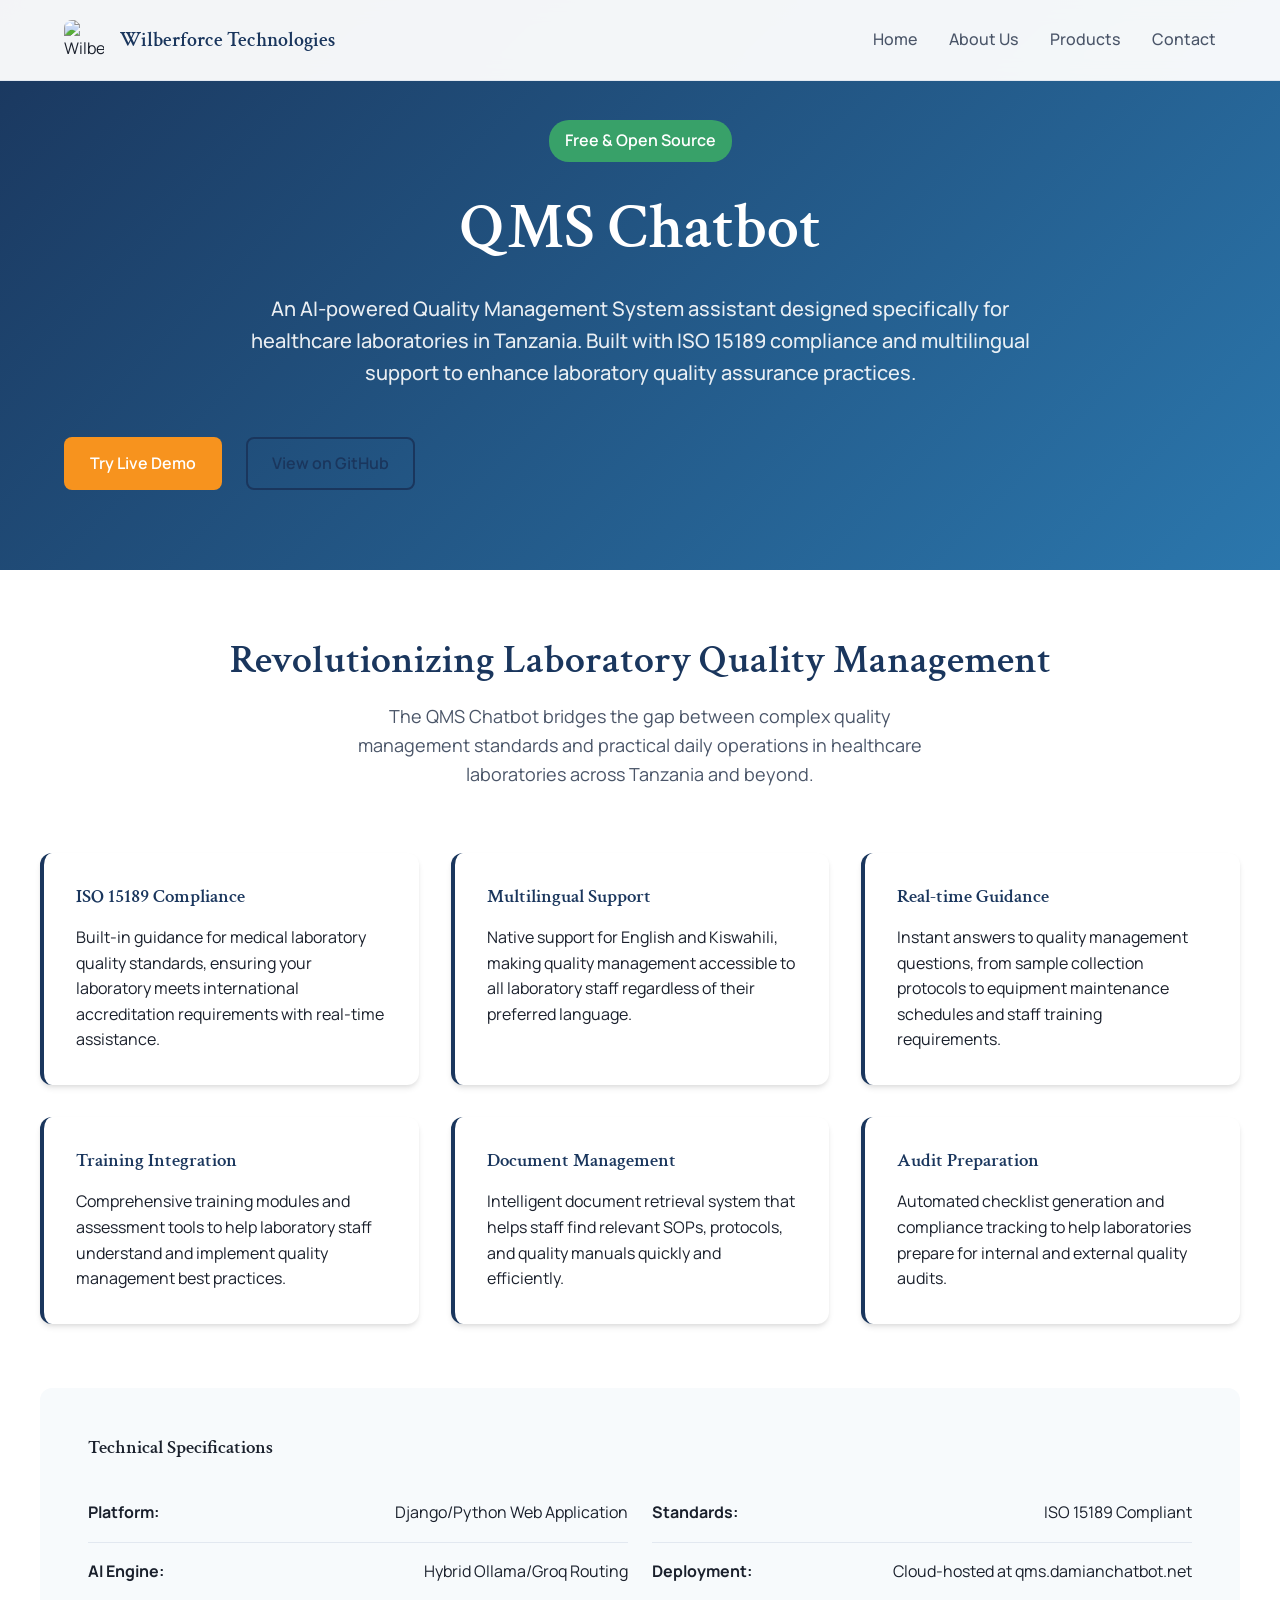
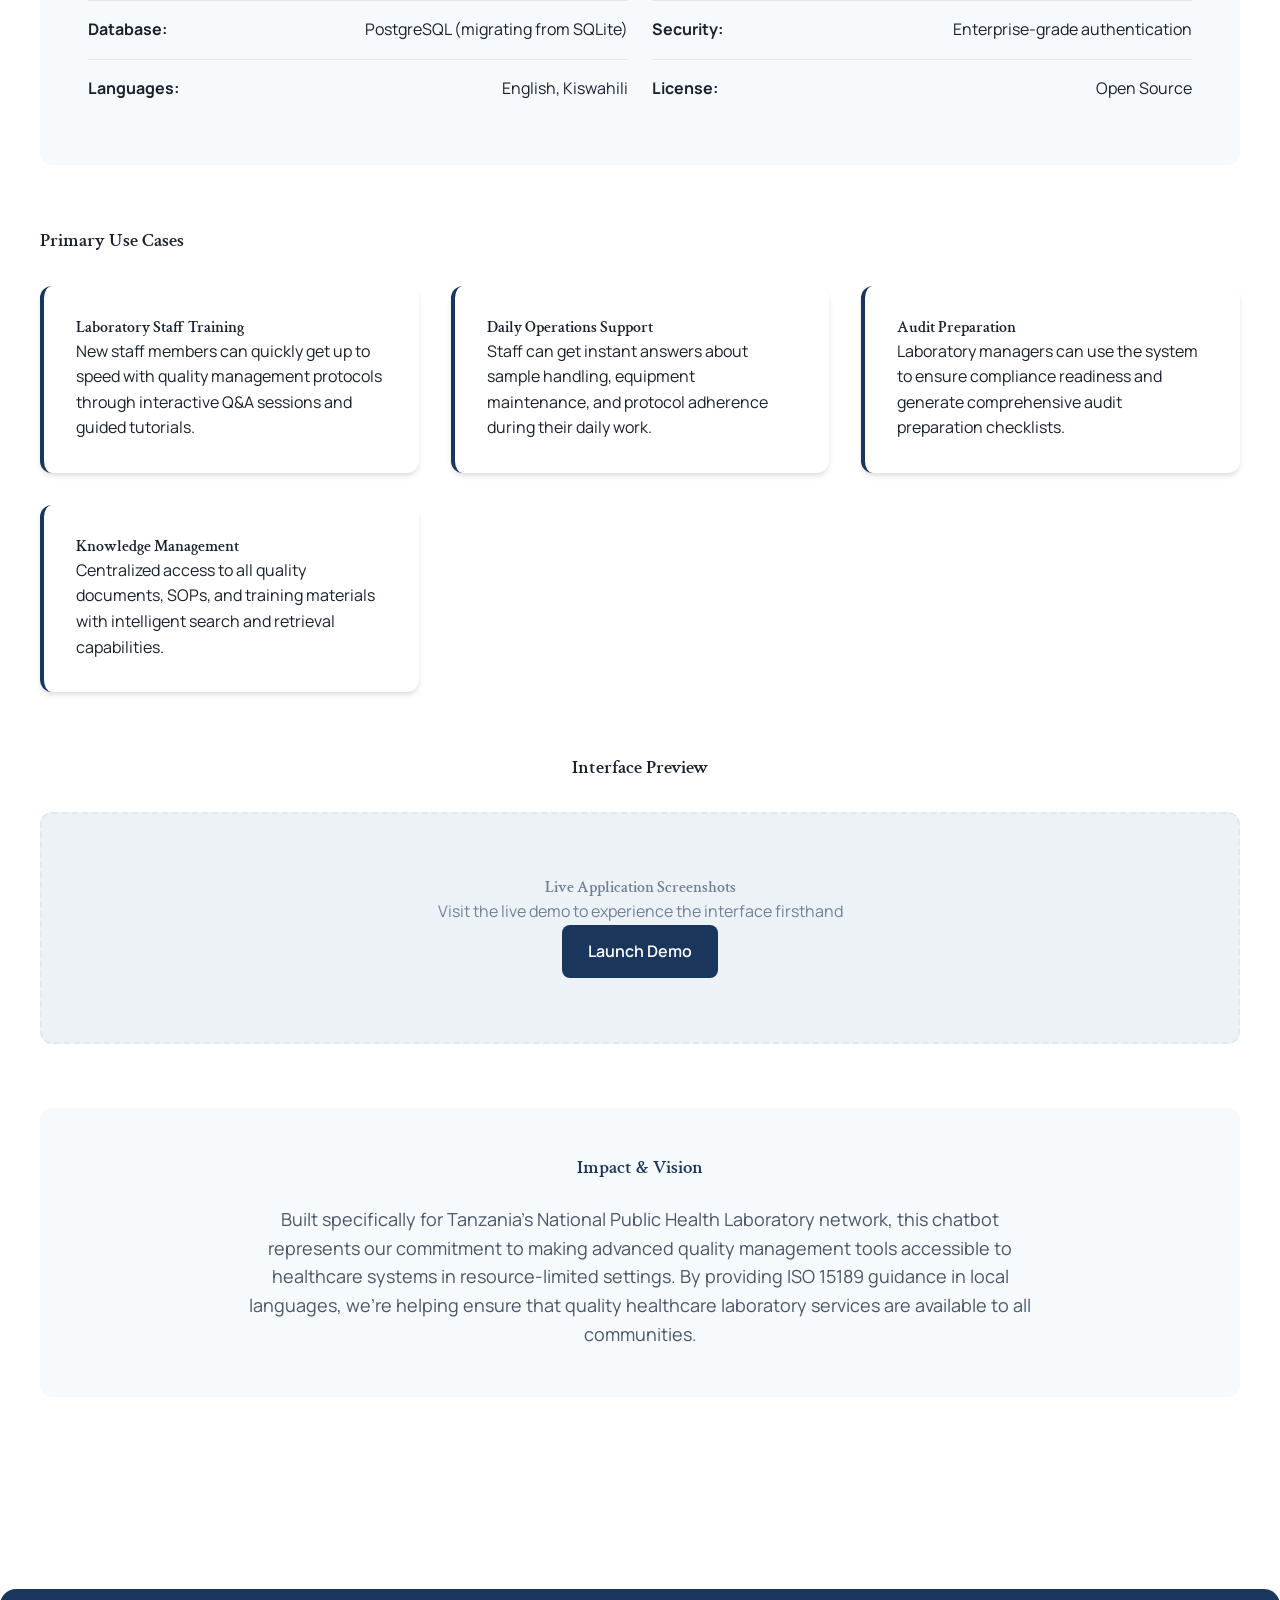
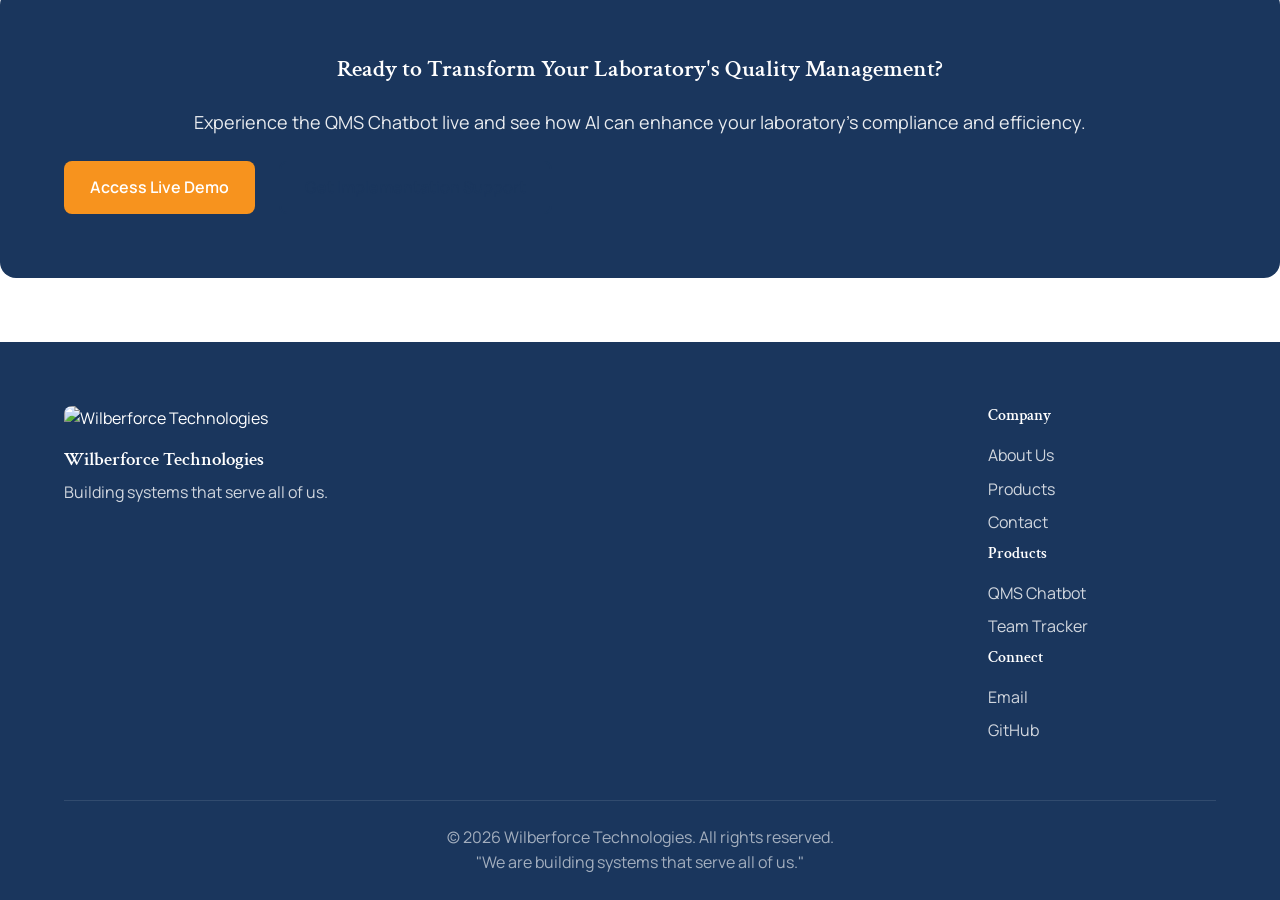
==== qms-chatbot.html @ ec9d5d8d "Add files via upload" ====
<!DOCTYPE html>
<html lang="en">
<head>
    <meta charset="UTF-8">
    <meta name="viewport" content="width=device-width, initial-scale=1.0">
    <title>QMS Chatbot - Wilberforce Technologies</title>
    <link rel="stylesheet" href="styles.css">
    <link href="https://fonts.googleapis.com/css2?family=Crimson+Text:ital,wght@0,400;0,600;1,400&family=Manrope:wght@300;400;500;600;700;800&display=swap" rel="stylesheet">
    <style>
        .product-hero {
            padding: 120px 0 80px;
            background: linear-gradient(135deg, var(--primary-color) 0%, var(--secondary-color) 100%);
            color: white;
            text-align: center;
        }
        
        .product-hero h1 {
            font-size: clamp(2.5rem, 5vw, 4rem);
            margin-bottom: var(--spacing-lg);
        }
        
        .product-hero .lead {
            color: rgba(255, 255, 255, 0.9);
            max-width: 800px;
            margin: 0 auto var(--spacing-2xl);
        }
        
        .status-badge {
            display: inline-block;
            padding: 8px 16px;
            background: var(--success-color);
            color: white;
            border-radius: 20px;
            font-weight: 600;
            margin-bottom: var(--spacing-lg);
        }
        
        .feature-grid {
            display: grid;
            grid-template-columns: repeat(auto-fit, minmax(300px, 1fr));
            gap: var(--spacing-xl);
            margin: var(--spacing-3xl) 0;
        }
        
        .feature-item {
            background: white;
            padding: var(--spacing-xl);
            border-radius: 12px;
            box-shadow: var(--shadow-md);
            border-left: 4px solid var(--primary-color);
        }
        
        .feature-item h3 {
            color: var(--primary-color);
            margin-bottom: var(--spacing-md);
        }
        
        .technical-specs {
            background: var(--background-secondary);
            padding: var(--spacing-2xl);
            border-radius: 12px;
            margin: var(--spacing-2xl) 0;
        }
        
        .specs-grid {
            display: grid;
            grid-template-columns: repeat(auto-fit, minmax(250px, 1fr));
            gap: var(--spacing-lg);
            margin-top: var(--spacing-lg);
        }
        
        .spec-item {
            display: flex;
            justify-content: space-between;
            padding: var(--spacing-md) 0;
            border-bottom: 1px solid var(--border-color);
        }
        
        .spec-item:last-child {
            border-bottom: none;
        }
        
        .screenshot-section {
            margin: var(--spacing-3xl) 0;
            text-align: center;
        }
        
        .screenshot-placeholder {
            background: var(--background-tertiary);
            border: 2px dashed var(--border-color);
            border-radius: 12px;
            padding: var(--spacing-3xl);
            margin: var(--spacing-xl) 0;
            color: var(--text-muted);
        }
        
        .demo-section {
            background: var(--primary-color);
            color: white;
            padding: var(--spacing-3xl) 0;
            text-align: center;
            margin: var(--spacing-3xl) 0;
            border-radius: 16px;
        }
    </style>
</head>
<body>
    <!-- Navigation -->
    <nav class="navbar">
        <div class="nav-container">
            <div class="nav-logo">
                <img src="assets/logo.jpeg" alt="Wilberforce Technologies" class="logo-img">
                <span class="logo-text">Wilberforce Technologies</span>
            </div>
            <ul class="nav-menu">
                <li><a href="index.html" class="nav-link">Home</a></li>
                <li><a href="index.html#about" class="nav-link">About Us</a></li>
                <li><a href="index.html#products" class="nav-link active">Products</a></li>
                <li><a href="index.html#contact" class="nav-link">Contact</a></li>
            </ul>
            <div class="nav-toggle">
                <span></span>
                <span></span>
                <span></span>
            </div>
        </div>
    </nav>

    <!-- Product Hero -->
    <section class="product-hero">
        <div class="container">
            <div class="status-badge">Free & Open Source</div>
            <h1>QMS Chatbot</h1>
            <p class="lead">
                An AI-powered Quality Management System assistant designed specifically for healthcare laboratories in Tanzania. Built with ISO 15189 compliance and multilingual support to enhance laboratory quality assurance practices.
            </p>
            <div class="hero-buttons">
                <a href="https://qms.damianchatbot.net:8007" class="btn btn-secondary" target="_blank">Try Live Demo</a>
                <a href="https://github.com/damianjobkahamba" class="btn btn-outline" target="_blank">View on GitHub</a>
            </div>
        </div>
    </section>

    <!-- Product Overview -->
    <section class="container" style="padding: var(--spacing-3xl) 0;">
        <div class="section-header">
            <h2>Revolutionizing Laboratory Quality Management</h2>
            <p class="section-description">
                The QMS Chatbot bridges the gap between complex quality management standards and practical daily operations in healthcare laboratories across Tanzania and beyond.
            </p>
        </div>

        <!-- Key Features -->
        <div class="feature-grid">
            <div class="feature-item">
                <h3>ISO 15189 Compliance</h3>
                <p>Built-in guidance for medical laboratory quality standards, ensuring your laboratory meets international accreditation requirements with real-time assistance.</p>
            </div>
            
            <div class="feature-item">
                <h3>Multilingual Support</h3>
                <p>Native support for English and Kiswahili, making quality management accessible to all laboratory staff regardless of their preferred language.</p>
            </div>
            
            <div class="feature-item">
                <h3>Real-time Guidance</h3>
                <p>Instant answers to quality management questions, from sample collection protocols to equipment maintenance schedules and staff training requirements.</p>
            </div>
            
            <div class="feature-item">
                <h3>Training Integration</h3>
                <p>Comprehensive training modules and assessment tools to help laboratory staff understand and implement quality management best practices.</p>
            </div>
            
            <div class="feature-item">
                <h3>Document Management</h3>
                <p>Intelligent document retrieval system that helps staff find relevant SOPs, protocols, and quality manuals quickly and efficiently.</p>
            </div>
            
            <div class="feature-item">
                <h3>Audit Preparation</h3>
                <p>Automated checklist generation and compliance tracking to help laboratories prepare for internal and external quality audits.</p>
            </div>
        </div>

        <!-- Technical Specifications -->
        <div class="technical-specs">
            <h3>Technical Specifications</h3>
            <div class="specs-grid">
                <div>
                    <div class="spec-item">
                        <strong>Platform:</strong>
                        <span>Django/Python Web Application</span>
                    </div>
                    <div class="spec-item">
                        <strong>AI Engine:</strong>
                        <span>Hybrid Ollama/Groq Routing</span>
                    </div>
                    <div class="spec-item">
                        <strong>Database:</strong>
                        <span>PostgreSQL (migrating from SQLite)</span>
                    </div>
                    <div class="spec-item">
                        <strong>Languages:</strong>
                        <span>English, Kiswahili</span>
                    </div>
                </div>
                <div>
                    <div class="spec-item">
                        <strong>Standards:</strong>
                        <span>ISO 15189 Compliant</span>
                    </div>
                    <div class="spec-item">
                        <strong>Deployment:</strong>
                        <span>Cloud-hosted at qms.damianchatbot.net</span>
                    </div>
                    <div class="spec-item">
                        <strong>Security:</strong>
                        <span>Enterprise-grade authentication</span>
                    </div>
                    <div class="spec-item">
                        <strong>License:</strong>
                        <span>Open Source</span>
                    </div>
                </div>
            </div>
        </div>

        <!-- Use Cases -->
        <div style="margin: var(--spacing-3xl) 0;">
            <h3>Primary Use Cases</h3>
            <div class="feature-grid" style="margin-top: var(--spacing-xl);">
                <div class="feature-item">
                    <h4>Laboratory Staff Training</h4>
                    <p>New staff members can quickly get up to speed with quality management protocols through interactive Q&A sessions and guided tutorials.</p>
                </div>
                
                <div class="feature-item">
                    <h4>Daily Operations Support</h4>
                    <p>Staff can get instant answers about sample handling, equipment maintenance, and protocol adherence during their daily work.</p>
                </div>
                
                <div class="feature-item">
                    <h4>Audit Preparation</h4>
                    <p>Laboratory managers can use the system to ensure compliance readiness and generate comprehensive audit preparation checklists.</p>
                </div>
                
                <div class="feature-item">
                    <h4>Knowledge Management</h4>
                    <p>Centralized access to all quality documents, SOPs, and training materials with intelligent search and retrieval capabilities.</p>
                </div>
            </div>
        </div>

        <!-- Screenshot Section -->
        <div class="screenshot-section">
            <h3>Interface Preview</h3>
            <div class="screenshot-placeholder">
                <h4>Live Application Screenshots</h4>
                <p>Visit the live demo to experience the interface firsthand</p>
                <a href="https://qms.damianchatbot.net:8007" class="btn btn-primary" target="_blank">Launch Demo</a>
            </div>
        </div>

        <!-- Impact Statement -->
        <div style="background: var(--background-secondary); padding: var(--spacing-2xl); border-radius: 12px; margin: var(--spacing-3xl) 0;">
            <h3 style="color: var(--primary-color); text-align: center; margin-bottom: var(--spacing-lg);">Impact & Vision</h3>
            <p style="text-align: center; font-size: 1.125rem; color: var(--text-secondary); max-width: 800px; margin: 0 auto;">
                Built specifically for Tanzania's National Public Health Laboratory network, this chatbot represents our commitment to making advanced quality management tools accessible to healthcare systems in resource-limited settings. By providing ISO 15189 guidance in local languages, we're helping ensure that quality healthcare laboratory services are available to all communities.
            </p>
        </div>
    </section>

    <!-- Demo CTA -->
    <div class="demo-section">
        <div class="container">
            <h2>Ready to Transform Your Laboratory's Quality Management?</h2>
            <p style="margin: var(--spacing-lg) 0; font-size: 1.125rem; opacity: 0.9;">
                Experience the QMS Chatbot live and see how AI can enhance your laboratory's compliance and efficiency.
            </p>
            <div class="hero-buttons">
                <a href="https://qms.damianchatbot.net:8007" class="btn btn-secondary" target="_blank">Access Live Demo</a>
                <a href="index.html#contact" class="btn btn-outline">Get Implementation Support</a>
            </div>
        </div>
    </div>

    <!-- Footer -->
    <footer class="footer">
        <div class="container">
            <div class="footer-content">
                <div class="footer-brand">
                    <img src="assets/logo.jpeg" alt="Wilberforce Technologies" class="footer-logo">
                    <h3>Wilberforce Technologies</h3>
                    <p>Building systems that serve all of us.</p>
                </div>
                
                <div class="footer-links">
                    <div class="footer-section">
                        <h4>Company</h4>
                        <ul>
                            <li><a href="index.html#about">About Us</a></li>
                            <li><a href="index.html#products">Products</a></li>
                            <li><a href="index.html#contact">Contact</a></li>
                        </ul>
                    </div>
                    
                    <div class="footer-section">
                        <h4>Products</h4>
                        <ul>
                            <li><a href="qms-chatbot.html">QMS Chatbot</a></li>
                            <li><a href="team-tracker.html">Team Tracker</a></li>
                        </ul>
                    </div>
                    
                    <div class="footer-section">
                        <h4>Connect</h4>
                        <ul>
                            <li><a href="mailto:contact@wilberforcetech.com">Email</a></li>
                            <li><a href="https://github.com/damianjobkahamba" target="_blank">GitHub</a></li>
                        </ul>
                    </div>
                </div>
            </div>
            
            <div class="footer-bottom">
                <p>&copy; 2026 Wilberforce Technologies. All rights reserved.</p>
                <p>"We are building systems that serve all of us."</p>
            </div>
        </div>
    </footer>

    <script src="script.js"></script>
</body>
</html>
---- styles.css ----
:root {
  /* Brand Colors */
  --primary-color: #1a365d;
  --secondary-color: #2b77ad;
  --accent-color: #f7931e;
  --text-primary: #1a202c;
  --text-secondary: #4a5568;
  --text-muted: #718096;
  --background: #ffffff;
  --background-secondary: #f7fafc;
  --background-tertiary: #edf2f7;
  --border-color: #e2e8f0;
  --success-color: #38a169;
  --warning-color: #d69e2e;
  
  /* Typography */
  --font-heading: 'Crimson Text', serif;
  --font-body: 'Manrope', sans-serif;
  
  /* Spacing */
  --spacing-xs: 0.25rem;
  --spacing-sm: 0.5rem;
  --spacing-md: 1rem;
  --spacing-lg: 1.5rem;
  --spacing-xl: 2rem;
  --spacing-2xl: 3rem;
  --spacing-3xl: 4rem;
  
  /* Shadows */
  --shadow-sm: 0 1px 2px 0 rgba(0, 0, 0, 0.05);
  --shadow-md: 0 4px 6px -1px rgba(0, 0, 0, 0.1), 0 2px 4px -1px rgba(0, 0, 0, 0.06);
  --shadow-lg: 0 10px 15px -3px rgba(0, 0, 0, 0.1), 0 4px 6px -2px rgba(0, 0, 0, 0.05);
  --shadow-xl: 0 20px 25px -5px rgba(0, 0, 0, 0.1), 0 10px 10px -5px rgba(0, 0, 0, 0.04);
  
  /* Transitions */
  --transition-base: all 0.3s ease;
  --transition-fast: all 0.15s ease;
}

/* Reset and Base Styles */
* {
  margin: 0;
  padding: 0;
  box-sizing: border-box;
}

body {
  font-family: var(--font-body);
  line-height: 1.6;
  color: var(--text-primary);
  background: var(--background);
  overflow-x: hidden;
}

h1, h2, h3, h4, h5, h6 {
  font-family: var(--font-heading);
  font-weight: 600;
  line-height: 1.3;
}

.container {
  max-width: 1200px;
  margin: 0 auto;
  padding: 0 var(--spacing-lg);
}

/* Navigation */
.navbar {
  position: fixed;
  top: 0;
  left: 0;
  right: 0;
  background: rgba(255, 255, 255, 0.95);
  backdrop-filter: blur(10px);
  border-bottom: 1px solid var(--border-color);
  z-index: 1000;
  transition: var(--transition-base);
}

.nav-container {
  max-width: 1200px;
  margin: 0 auto;
  padding: 0 var(--spacing-lg);
  display: flex;
  align-items: center;
  justify-content: space-between;
  height: 80px;
}

.nav-logo {
  display: flex;
  align-items: center;
  gap: var(--spacing-md);
}

.logo-img {
  width: 40px;
  height: 40px;
  border-radius: 8px;
  object-fit: cover;
}

.logo-text {
  font-family: var(--font-heading);
  font-size: 1.25rem;
  font-weight: 600;
  color: var(--primary-color);
}

.nav-menu {
  display: flex;
  list-style: none;
  gap: var(--spacing-xl);
}

.nav-link {
  text-decoration: none;
  color: var(--text-secondary);
  font-weight: 500;
  transition: var(--transition-base);
  position: relative;
}

.nav-link:hover,
.nav-link.active {
  color: var(--primary-color);
}

.nav-link::after {
  content: '';
  position: absolute;
  bottom: -4px;
  left: 0;
  width: 0;
  height: 2px;
  background: var(--accent-color);
  transition: var(--transition-base);
}

.nav-link:hover::after,
.nav-link.active::after {
  width: 100%;
}

.nav-toggle {
  display: none;
  flex-direction: column;
  cursor: pointer;
  gap: 4px;
}

.nav-toggle span {
  width: 25px;
  height: 3px;
  background: var(--primary-color);
  border-radius: 2px;
  transition: var(--transition-base);
}

/* Hero Section */
.hero {
  padding: 120px 0 80px;
  background: linear-gradient(135deg, var(--background) 0%, var(--background-secondary) 100%);
  position: relative;
  overflow: hidden;
}

.hero-container {
  max-width: 1200px;
  margin: 0 auto;
  padding: 0 var(--spacing-lg);
  display: grid;
  grid-template-columns: 1fr 1fr;
  gap: var(--spacing-3xl);
  align-items: center;
}

.hero-title {
  font-size: clamp(2.5rem, 5vw, 4rem);
  font-weight: 400;
  color: var(--primary-color);
  margin-bottom: var(--spacing-lg);
  line-height: 1.2;
}

.highlight {
  color: var(--accent-color);
  font-style: italic;
}

.hero-subtitle {
  font-size: 1.25rem;
  color: var(--text-secondary);
  margin-bottom: var(--spacing-2xl);
  line-height: 1.6;
}

.hero-buttons {
  display: flex;
  gap: var(--spacing-lg);
  flex-wrap: wrap;
}

/* Visual Elements */
.hero-visual {
  position: relative;
  height: 400px;
  display: flex;
  align-items: center;
  justify-content: center;
}

.hero-circle {
  width: 300px;
  height: 300px;
  border: 2px solid var(--accent-color);
  border-radius: 50%;
  position: relative;
  animation: rotate 20s linear infinite;
}

.floating-element {
  position: absolute;
  border-radius: 50%;
  animation: float 6s ease-in-out infinite;
}

.elem-1 {
  width: 60px;
  height: 60px;
  background: var(--primary-color);
  top: 20%;
  left: 10%;
  animation-delay: 0s;
}

.elem-2 {
  width: 40px;
  height: 40px;
  background: var(--secondary-color);
  top: 60%;
  right: 20%;
  animation-delay: 2s;
}

.elem-3 {
  width: 30px;
  height: 30px;
  background: var(--accent-color);
  bottom: 30%;
  left: 60%;
  animation-delay: 4s;
}

@keyframes rotate {
  from { transform: rotate(0deg); }
  to { transform: rotate(360deg); }
}

@keyframes float {
  0%, 100% { transform: translateY(0px); }
  50% { transform: translateY(-20px); }
}

/* Buttons */
.btn {
  display: inline-flex;
  align-items: center;
  padding: 12px 24px;
  border-radius: 8px;
  text-decoration: none;
  font-weight: 600;
  transition: var(--transition-base);
  border: 2px solid transparent;
  cursor: pointer;
  font-family: var(--font-body);
}

.btn-primary {
  background: var(--primary-color);
  color: white;
}

.btn-primary:hover {
  background: var(--secondary-color);
  transform: translateY(-2px);
  box-shadow: var(--shadow-lg);
}

.btn-secondary {
  background: var(--accent-color);
  color: white;
}

.btn-secondary:hover {
  background: #e8851a;
  transform: translateY(-2px);
  box-shadow: var(--shadow-lg);
}

.btn-outline {
  background: transparent;
  color: var(--primary-color);
  border: 2px solid var(--primary-color);
}

.btn-outline:hover {
  background: var(--primary-color);
  color: white;
}

.btn.disabled {
  opacity: 0.5;
  cursor: not-allowed;
  pointer-events: none;
}

.btn.full-width {
  width: 100%;
  justify-content: center;
}

/* Mission Section */
.mission {
  padding: var(--spacing-3xl) 0;
  background: var(--background-secondary);
}

.mission-grid {
  display: grid;
  grid-template-columns: repeat(auto-fit, minmax(320px, 1fr));
  gap: var(--spacing-2xl);
}

.mission-item {
  text-align: center;
  padding: var(--spacing-2xl);
  background: white;
  border-radius: 12px;
  box-shadow: var(--shadow-md);
  transition: var(--transition-base);
}

.mission-item:hover {
  transform: translateY(-5px);
  box-shadow: var(--shadow-xl);
}

.mission-icon {
  width: 60px;
  height: 60px;
  margin: 0 auto var(--spacing-lg);
  background: var(--primary-color);
  border-radius: 12px;
  display: flex;
  align-items: center;
  justify-content: center;
  color: white;
}

.mission-item h3 {
  font-size: 1.5rem;
  color: var(--primary-color);
  margin-bottom: var(--spacing-md);
}

/* Section Labels */
.section-label {
  display: inline-block;
  padding: 4px 12px;
  background: var(--accent-color);
  color: white;
  font-size: 0.875rem;
  font-weight: 600;
  border-radius: 20px;
  margin-bottom: var(--spacing-md);
  text-transform: uppercase;
  letter-spacing: 0.5px;
}

/* About Section */
.about {
  padding: var(--spacing-3xl) 0;
}

.about-content {
  display: grid;
  grid-template-columns: 2fr 1fr;
  gap: var(--spacing-3xl);
  align-items: start;
}

.about-text h2 {
  font-size: 2.5rem;
  color: var(--primary-color);
  margin-bottom: var(--spacing-lg);
}

.lead {
  font-size: 1.25rem;
  color: var(--text-secondary);
  font-weight: 500;
  margin-bottom: var(--spacing-lg);
}

.about-text p {
  margin-bottom: var(--spacing-lg);
  color: var(--text-secondary);
  line-height: 1.7;
}

blockquote {
  border-left: 4px solid var(--accent-color);
  padding-left: var(--spacing-lg);
  margin: var(--spacing-xl) 0;
  font-style: italic;
  font-size: 1.125rem;
  color: var(--primary-color);
}

/* Founder Card */
.founder-card {
  background: white;
  border-radius: 16px;
  padding: var(--spacing-xl);
  box-shadow: var(--shadow-lg);
  border: 1px solid var(--border-color);
  position: sticky;
  top: 120px;
}

.founder-image {
  margin-bottom: var(--spacing-lg);
}

.founder-image img {
  width: 100%;
  height: 250px;
  object-fit: cover;
  border-radius: 12px;
}

.founder-card h3 {
  font-size: 1.5rem;
  color: var(--primary-color);
  margin-bottom: var(--spacing-xs);
}

.founder-title {
  color: var(--accent-color);
  font-weight: 600;
  margin-bottom: var(--spacing-md);
}

.founder-bio,
.founder-philosophy {
  color: var(--text-secondary);
  line-height: 1.6;
  margin-bottom: var(--spacing-md);
}

/* Products Section */
.products {
  padding: var(--spacing-3xl) 0;
  background: var(--background-secondary);
}

.section-header {
  text-align: center;
  margin-bottom: var(--spacing-3xl);
}

.section-header h2 {
  font-size: 2.5rem;
  color: var(--primary-color);
  margin-bottom: var(--spacing-md);
}

.section-description {
  font-size: 1.125rem;
  color: var(--text-secondary);
  max-width: 600px;
  margin: 0 auto;
}

.products-grid {
  display: grid;
  grid-template-columns: repeat(auto-fit, minmax(350px, 1fr));
  gap: var(--spacing-xl);
}

.product-card {
  background: white;
  border-radius: 16px;
  padding: var(--spacing-xl);
  box-shadow: var(--shadow-md);
  border: 1px solid var(--border-color);
  transition: var(--transition-base);
  display: flex;
  flex-direction: column;
}

.product-card:hover {
  transform: translateY(-8px);
  box-shadow: var(--shadow-xl);
}

.product-card.featured {
  border: 2px solid var(--accent-color);
  position: relative;
}

.product-card.featured::before {
  content: 'Featured';
  position: absolute;
  top: -12px;
  left: var(--spacing-lg);
  background: var(--accent-color);
  color: white;
  padding: 4px 12px;
  border-radius: 20px;
  font-size: 0.75rem;
  font-weight: 600;
}

.product-header {
  display: flex;
  justify-content: space-between;
  align-items: flex-start;
  margin-bottom: var(--spacing-lg);
}

.product-status {
  padding: 4px 8px;
  border-radius: 12px;
  font-size: 0.75rem;
  font-weight: 600;
  text-transform: uppercase;
  letter-spacing: 0.5px;
}

.product-status.free {
  background: var(--success-color);
  color: white;
}

.product-status.development {
  background: var(--warning-color);
  color: white;
}

.product-status.planned {
  background: var(--text-muted);
  color: white;
}

.product-card h3 {
  font-size: 1.5rem;
  color: var(--primary-color);
  margin-bottom: var(--spacing-md);
}

.product-description {
  color: var(--text-secondary);
  margin-bottom: var(--spacing-lg);
  line-height: 1.6;
  flex-grow: 1;
}

.product-features {
  list-style: none;
  margin-bottom: var(--spacing-xl);
}

.product-features li {
  padding: var(--spacing-xs) 0;
  color: var(--text-secondary);
  position: relative;
  padding-left: var(--spacing-lg);
}

.product-features li::before {
  content: '✓';
  position: absolute;
  left: 0;
  color: var(--success-color);
  font-weight: bold;
}

.product-actions {
  display: flex;
  gap: var(--spacing-md);
  flex-wrap: wrap;
}

/* Contact Section */
.contact {
  padding: var(--spacing-3xl) 0;
}

.contact-content {
  display: grid;
  grid-template-columns: 1fr 1fr;
  gap: var(--spacing-3xl);
}

.contact-info h2 {
  font-size: 2.5rem;
  color: var(--primary-color);
  margin-bottom: var(--spacing-lg);
}

.contact-details {
  margin-top: var(--spacing-xl);
}

.contact-item {
  display: flex;
  gap: var(--spacing-lg);
  margin-bottom: var(--spacing-xl);
}

.contact-icon {
  width: 48px;
  height: 48px;
  background: var(--primary-color);
  border-radius: 8px;
  display: flex;
  align-items: center;
  justify-content: center;
  color: white;
  flex-shrink: 0;
}

.contact-item h4 {
  color: var(--primary-color);
  margin-bottom: var(--spacing-xs);
}

/* Form Styles */
.contact-form {
  background: var(--background-secondary);
  padding: var(--spacing-2xl);
  border-radius: 16px;
  border: 1px solid var(--border-color);
}

.contact-form h3 {
  color: var(--primary-color);
  margin-bottom: var(--spacing-lg);
}

.form-group {
  margin-bottom: var(--spacing-lg);
}

.form-group input,
.form-group textarea {
  width: 100%;
  padding: 12px 16px;
  border: 2px solid var(--border-color);
  border-radius: 8px;
  font-family: var(--font-body);
  font-size: 1rem;
  transition: var(--transition-base);
}

.form-group input:focus,
.form-group textarea:focus {
  outline: none;
  border-color: var(--primary-color);
  box-shadow: 0 0 0 3px rgba(26, 54, 93, 0.1);
}

.form-group textarea {
  resize: vertical;
  min-height: 120px;
}

/* Footer */
.footer {
  background: var(--primary-color);
  color: white;
  padding: var(--spacing-3xl) 0 var(--spacing-lg);
}

.footer-content {
  display: grid;
  grid-template-columns: 1fr auto auto auto;
  gap: var(--spacing-3xl);
  margin-bottom: var(--spacing-2xl);
}

.footer-brand {
  max-width: 300px;
}

.footer-logo {
  width: 48px;
  height: 48px;
  border-radius: 8px;
  margin-bottom: var(--spacing-md);
}

.footer-brand h3 {
  color: white;
  margin-bottom: var(--spacing-sm);
}

.footer-brand p {
  color: rgba(255, 255, 255, 0.8);
}

.footer-section h4 {
  color: white;
  margin-bottom: var(--spacing-md);
  font-size: 1rem;
}

.footer-section ul {
  list-style: none;
}

.footer-section ul li {
  margin-bottom: var(--spacing-sm);
}

.footer-section ul li a {
  color: rgba(255, 255, 255, 0.8);
  text-decoration: none;
  transition: var(--transition-base);
}

.footer-section ul li a:hover {
  color: var(--accent-color);
}

.footer-bottom {
  border-top: 1px solid rgba(255, 255, 255, 0.1);
  padding-top: var(--spacing-lg);
  text-align: center;
  color: rgba(255, 255, 255, 0.6);
}

/* Responsive Design */
@media (max-width: 768px) {
  .nav-menu {
    display: none;
  }
  
  .nav-toggle {
    display: flex;
  }
  
  .hero-container {
    grid-template-columns: 1fr;
    text-align: center;
  }
  
  .hero-visual {
    height: 300px;
  }
  
  .hero-circle {
    width: 200px;
    height: 200px;
  }
  
  .about-content {
    grid-template-columns: 1fr;
    gap: var(--spacing-2xl);
  }
  
  .founder-card {
    position: static;
  }
  
  .contact-content {
    grid-template-columns: 1fr;
    gap: var(--spacing-2xl);
  }
  
  .footer-content {
    grid-template-columns: 1fr;
    text-align: center;
  }
  
  .hero-buttons {
    justify-content: center;
  }
  
  .product-actions {
    justify-content: center;
  }
}

@media (max-width: 480px) {
  .container {
    padding: 0 var(--spacing-md);
  }
  
  .hero {
    padding: 100px 0 60px;
  }
  
  .hero-title {
    font-size: 2.5rem;
  }
  
  .products-grid {
    grid-template-columns: 1fr;
  }
  
  .btn {
    padding: 10px 20px;
    font-size: 0.9rem;
  }
}
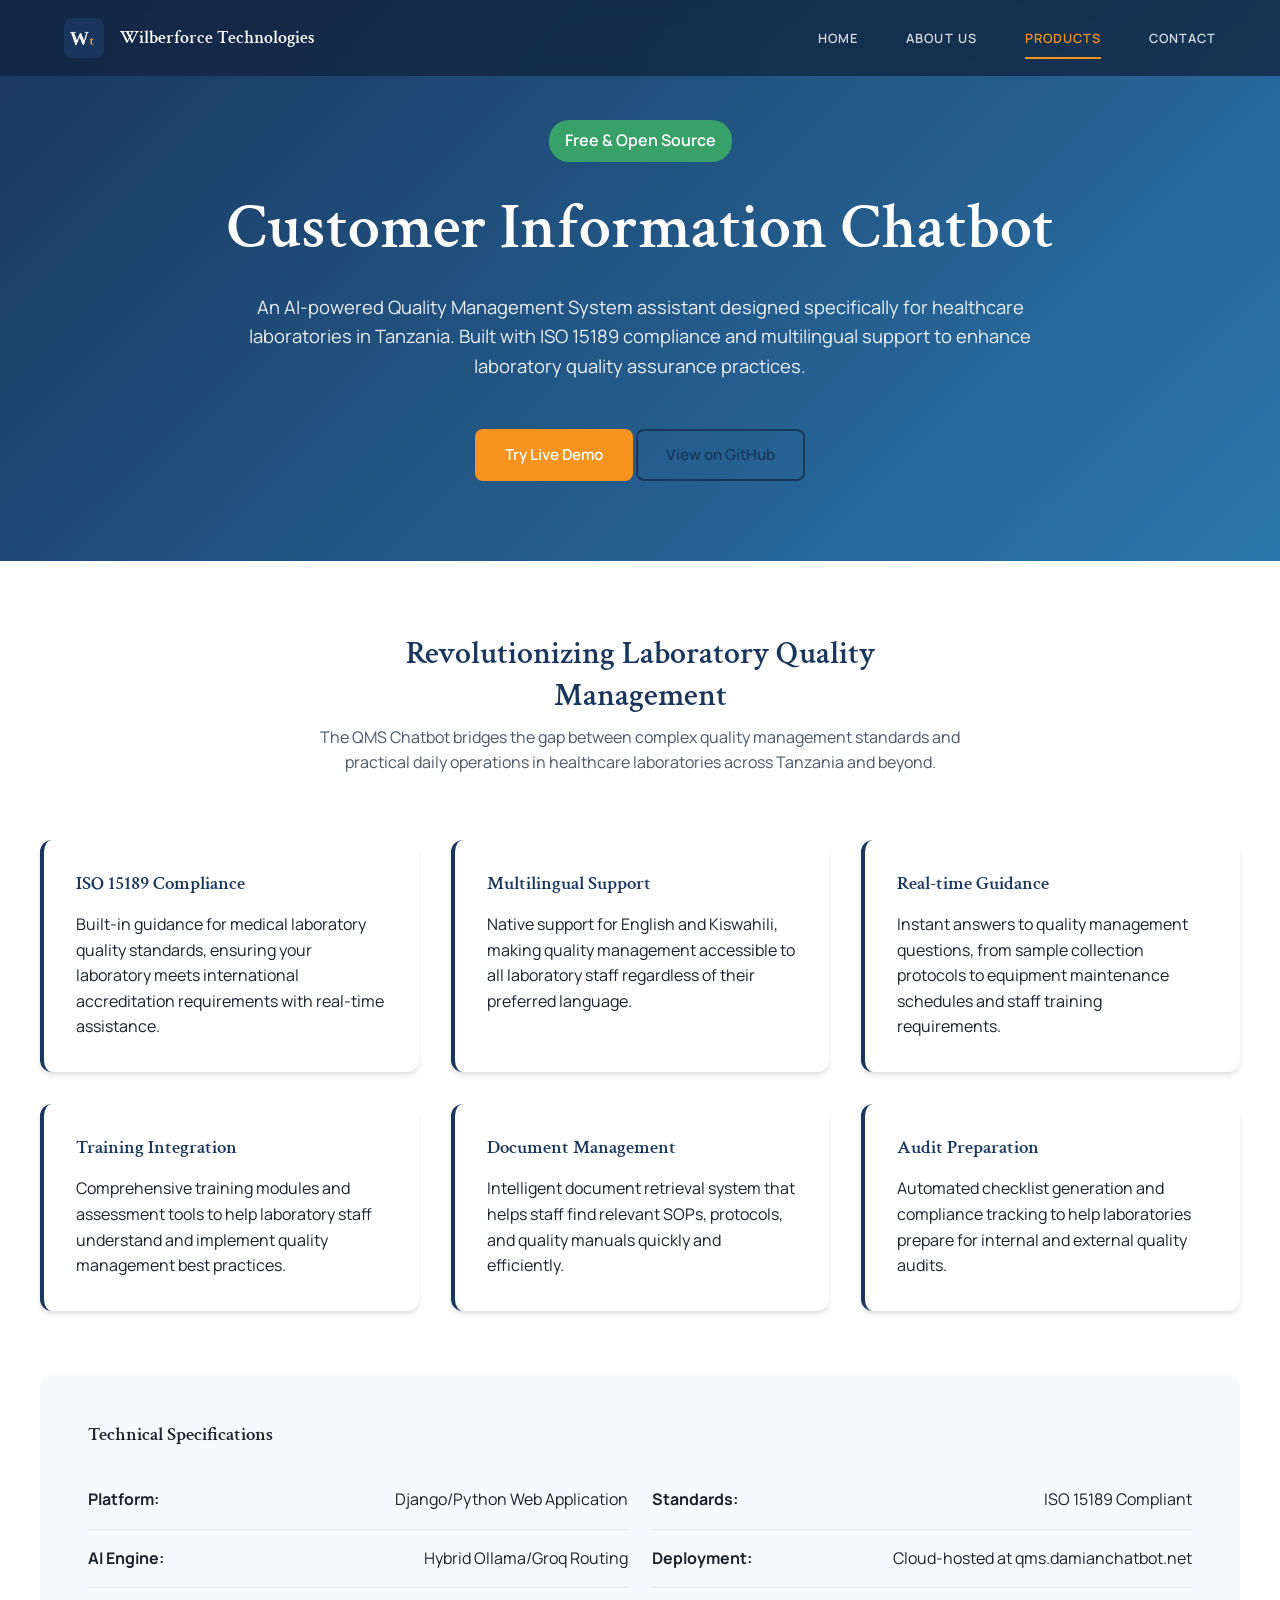
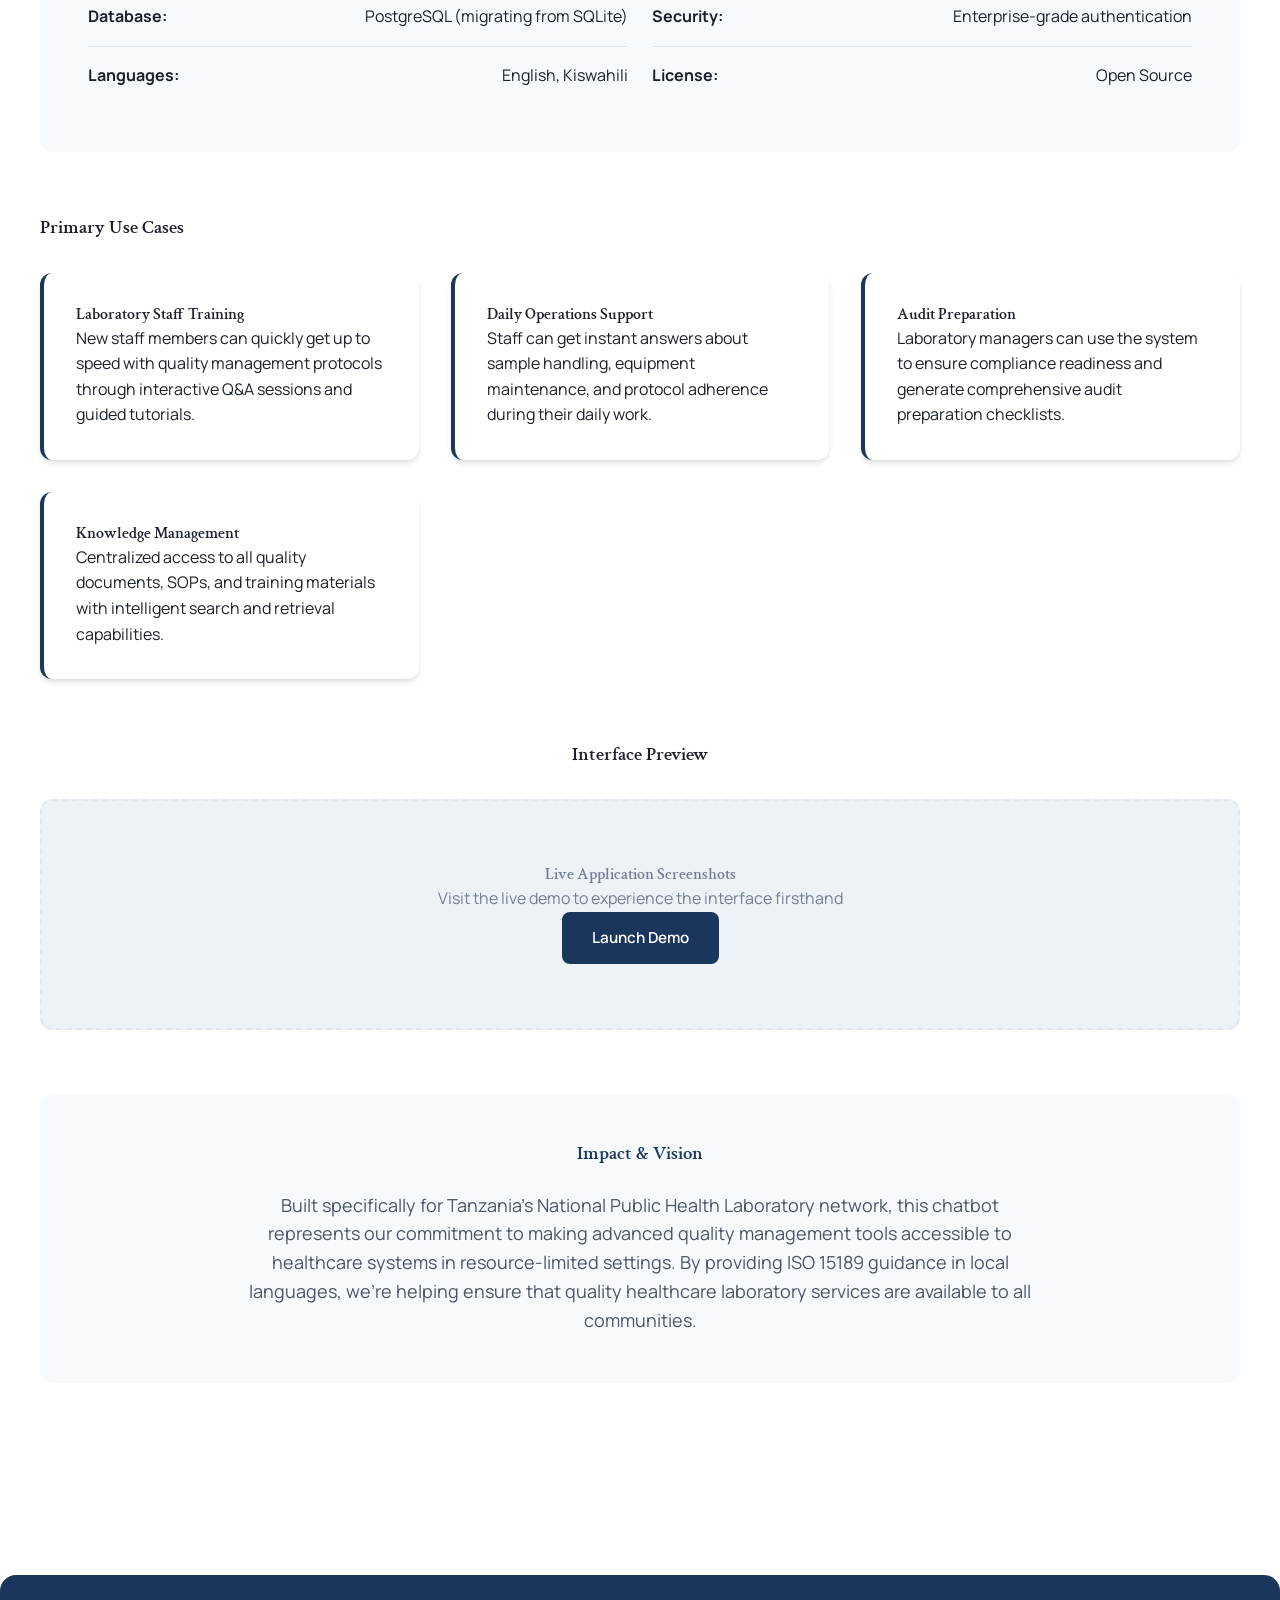
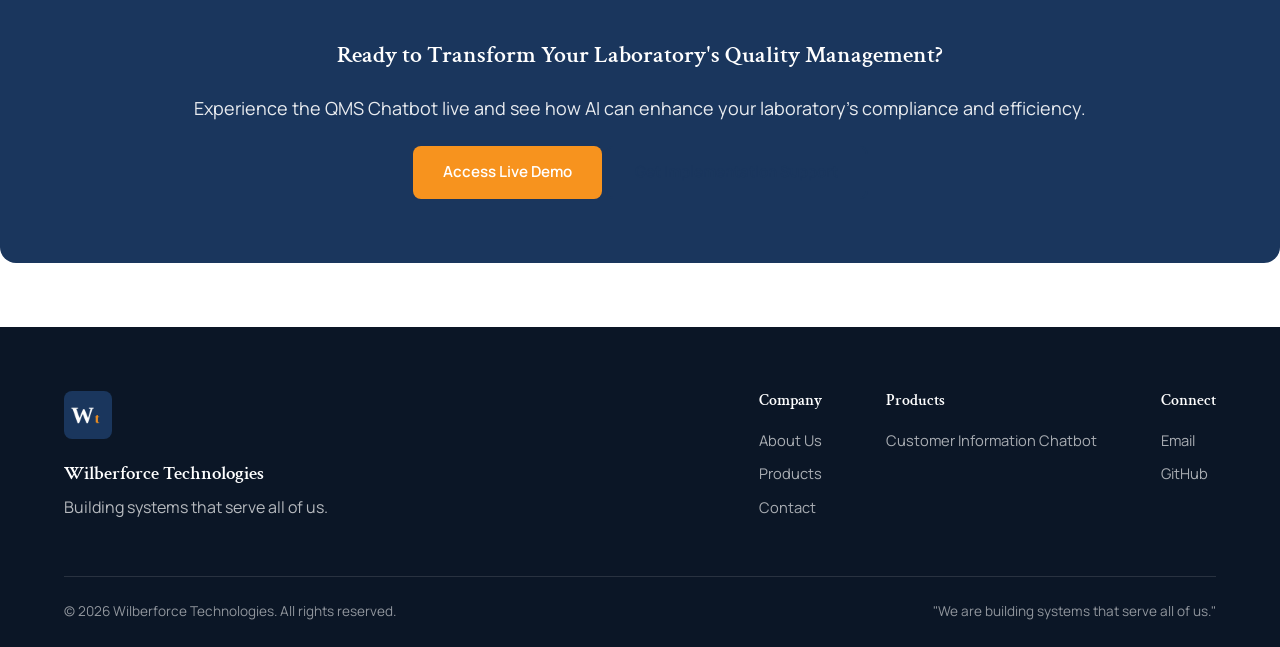
==== commit 1adb25f7: "Add files via upload" ====
--- a/qms-chatbot.html
+++ b/qms-chatbot.html
@@ -3,7 +3,8 @@
 <head>
     <meta charset="UTF-8">
     <meta name="viewport" content="width=device-width, initial-scale=1.0">
-    <title>QMS Chatbot - Wilberforce Technologies</title>
+    <title>Customer Information Chatbot - Wilberforce Technologies</title>
+    <link rel="icon" type="image/png" href="favicon-32.png">
     <link rel="stylesheet" href="styles.css">
     <link href="https://fonts.googleapis.com/css2?family=Crimson+Text:ital,wght@0,400;0,600;1,400&family=Manrope:wght@300;400;500;600;700;800&display=swap" rel="stylesheet">
     <style>
@@ -104,25 +105,25 @@
         }
     </style>
 </head>
-<body>
+<body data-page="products">
     <!-- Navigation -->
     <nav class="navbar">
         <div class="nav-container">
-            <div class="nav-logo">
-                <img src="assets/logo.jpeg" alt="Wilberforce Technologies" class="logo-img">
+            <a href="index.html" class="nav-logo">
+                <img src="logo.jpeg" alt="Wilberforce Technologies" class="logo-img">
                 <span class="logo-text">Wilberforce Technologies</span>
-            </div>
+            </a>
             <ul class="nav-menu">
-                <li><a href="index.html" class="nav-link">Home</a></li>
-                <li><a href="index.html#about" class="nav-link">About Us</a></li>
-                <li><a href="index.html#products" class="nav-link active">Products</a></li>
+                <li><a href="index.html" class="nav-link" data-page="home">Home</a></li>
+                <li><a href="about.html" class="nav-link" data-page="about">About Us</a></li>
+                <li><a href="products.html" class="nav-link" data-page="products">Products</a></li>
                 <li><a href="index.html#contact" class="nav-link">Contact</a></li>
             </ul>
-            <div class="nav-toggle">
+            <button class="nav-toggle" aria-label="Toggle menu">
                 <span></span>
                 <span></span>
                 <span></span>
-            </div>
+            </button>
         </div>
     </nav>
 
@@ -130,7 +131,7 @@
     <section class="product-hero">
         <div class="container">
             <div class="status-badge">Free & Open Source</div>
-            <h1>QMS Chatbot</h1>
+            <h1>Customer Information Chatbot</h1>
             <p class="lead">
                 An AI-powered Quality Management System assistant designed specifically for healthcare laboratories in Tanzania. Built with ISO 15189 compliance and multilingual support to enhance laboratory quality assurance practices.
             </p>
@@ -290,39 +291,36 @@
         <div class="container">
             <div class="footer-content">
                 <div class="footer-brand">
-                    <img src="assets/logo.jpeg" alt="Wilberforce Technologies" class="footer-logo">
+                    <img src="logo.jpeg" alt="Wilberforce Technologies" class="footer-logo">
                     <h3>Wilberforce Technologies</h3>
                     <p>Building systems that serve all of us.</p>
                 </div>
-                
-                <div class="footer-links">
-                    <div class="footer-section">
-                        <h4>Company</h4>
-                        <ul>
-                            <li><a href="index.html#about">About Us</a></li>
-                            <li><a href="index.html#products">Products</a></li>
-                            <li><a href="index.html#contact">Contact</a></li>
-                        </ul>
-                    </div>
-                    
-                    <div class="footer-section">
-                        <h4>Products</h4>
-                        <ul>
-                            <li><a href="qms-chatbot.html">QMS Chatbot</a></li>
-                            <li><a href="team-tracker.html">Team Tracker</a></li>
-                        </ul>
-                    </div>
-                    
-                    <div class="footer-section">
-                        <h4>Connect</h4>
-                        <ul>
-                            <li><a href="mailto:contact@wilberforcetech.com">Email</a></li>
-                            <li><a href="https://github.com/damianjobkahamba" target="_blank">GitHub</a></li>
-                        </ul>
-                    </div>
-                </div>
-            </div>
-            
+
+                <div class="footer-section">
+                    <h4>Company</h4>
+                    <ul>
+                        <li><a href="about.html">About Us</a></li>
+                        <li><a href="products.html">Products</a></li>
+                        <li><a href="index.html#contact">Contact</a></li>
+                    </ul>
+                </div>
+
+                <div class="footer-section">
+                    <h4>Products</h4>
+                    <ul>
+                        <li><a href="qms-chatbot.html">Customer Information Chatbot</a></li>
+                    </ul>
+                </div>
+
+                <div class="footer-section">
+                    <h4>Connect</h4>
+                    <ul>
+                        <li><a href="mailto:contact@wilberforcetech.com">Email</a></li>
+                        <li><a href="https://github.com/damianjobkahamba" target="_blank">GitHub</a></li>
+                    </ul>
+                </div>
+            </div>
+
             <div class="footer-bottom">
                 <p>&copy; 2026 Wilberforce Technologies. All rights reserved.</p>
                 <p>"We are building systems that serve all of us."</p>
--- a/styles.css
+++ b/styles.css
@@ -1,5 +1,5 @@
 :root {
-  /* Brand Colors */
+  /* Brand Colors — unchanged */
   --primary-color: #1a365d;
   --secondary-color: #2b77ad;
   --accent-color: #f7931e;
@@ -12,11 +12,16 @@
   --border-color: #e2e8f0;
   --success-color: #38a169;
   --warning-color: #d69e2e;
-  
+
+  /* Dark theme surfaces, used for hero / hex / footer */
+  --dark-1: #0b1626;
+  --dark-2: #12233d;
+  --dark-3: #1a365d;
+
   /* Typography */
   --font-heading: 'Crimson Text', serif;
   --font-body: 'Manrope', sans-serif;
-  
+
   /* Spacing */
   --spacing-xs: 0.25rem;
   --spacing-sm: 0.5rem;
@@ -25,19 +30,18 @@
   --spacing-xl: 2rem;
   --spacing-2xl: 3rem;
   --spacing-3xl: 4rem;
-  
+
   /* Shadows */
   --shadow-sm: 0 1px 2px 0 rgba(0, 0, 0, 0.05);
   --shadow-md: 0 4px 6px -1px rgba(0, 0, 0, 0.1), 0 2px 4px -1px rgba(0, 0, 0, 0.06);
   --shadow-lg: 0 10px 15px -3px rgba(0, 0, 0, 0.1), 0 4px 6px -2px rgba(0, 0, 0, 0.05);
   --shadow-xl: 0 20px 25px -5px rgba(0, 0, 0, 0.1), 0 10px 10px -5px rgba(0, 0, 0, 0.04);
-  
+
   /* Transitions */
   --transition-base: all 0.3s ease;
   --transition-fast: all 0.15s ease;
 }
 
-/* Reset and Base Styles */
 * {
   margin: 0;
   padding: 0;
@@ -58,23 +62,36 @@
   line-height: 1.3;
 }
 
+a {
+  text-decoration: none;
+  color: inherit;
+}
+
+ul {
+  list-style: none;
+}
+
 .container {
   max-width: 1200px;
   margin: 0 auto;
   padding: 0 var(--spacing-lg);
 }
 
-/* Navigation */
+/* ============ Navigation (dark, all pages) ============ */
 .navbar {
   position: fixed;
   top: 0;
   left: 0;
   right: 0;
-  background: rgba(255, 255, 255, 0.95);
+  background: rgba(18, 35, 61, 0.75);
   backdrop-filter: blur(10px);
-  border-bottom: 1px solid var(--border-color);
   z-index: 1000;
   transition: var(--transition-base);
+}
+
+.navbar.scrolled {
+  background: rgba(12, 24, 43, 0.97);
+  box-shadow: 0 2px 24px rgba(0, 0, 0, 0.25);
 }
 
 .nav-container {
@@ -84,7 +101,7 @@
   display: flex;
   align-items: center;
   justify-content: space-between;
-  height: 80px;
+  height: 76px;
 }
 
 .nav-logo {
@@ -102,28 +119,31 @@
 
 .logo-text {
   font-family: var(--font-heading);
-  font-size: 1.25rem;
+  font-size: 1.15rem;
   font-weight: 600;
-  color: var(--primary-color);
+  color: #ffffff;
 }
 
 .nav-menu {
   display: flex;
-  list-style: none;
-  gap: var(--spacing-xl);
+  align-items: center;
+  gap: var(--spacing-2xl);
 }
 
 .nav-link {
-  text-decoration: none;
-  color: var(--text-secondary);
-  font-weight: 500;
-  transition: var(--transition-base);
+  color: rgba(255, 255, 255, 0.82);
+  font-weight: 600;
+  font-size: 0.8rem;
+  text-transform: uppercase;
+  letter-spacing: 0.08em;
+  padding: 0.5rem 0;
   position: relative;
+  transition: var(--transition-fast);
 }
 
 .nav-link:hover,
 .nav-link.active {
-  color: var(--primary-color);
+  color: var(--accent-color);
 }
 
 .nav-link::after {
@@ -134,7 +154,7 @@
   width: 0;
   height: 2px;
   background: var(--accent-color);
-  transition: var(--transition-base);
+  transition: var(--transition-fast);
 }
 
 .nav-link:hover::after,
@@ -145,438 +165,543 @@
 .nav-toggle {
   display: none;
   flex-direction: column;
+  gap: 5px;
   cursor: pointer;
-  gap: 4px;
+  background: none;
+  border: none;
 }
 
 .nav-toggle span {
-  width: 25px;
-  height: 3px;
+  width: 24px;
+  height: 2px;
+  background: #ffffff;
+  transition: var(--transition-fast);
+}
+
+/* ============ Hero (home page) ============ */
+.hero {
+  position: relative;
+  min-height: 92vh;
+  display: flex;
+  align-items: center;
+  justify-content: center;
+  text-align: center;
+  padding: 140px var(--spacing-lg) var(--spacing-3xl);
+  background:
+    radial-gradient(circle at 18% 12%, rgba(43, 119, 173, 0.55) 0%, transparent 45%),
+    radial-gradient(circle at 85% 78%, rgba(247, 147, 30, 0.18) 0%, transparent 40%),
+    linear-gradient(160deg, var(--dark-2) 0%, var(--dark-1) 70%);
+  overflow: hidden;
+}
+
+.hero::before {
+  content: '';
+  position: absolute;
+  inset: 0;
+  background-image:
+    repeating-linear-gradient(0deg, rgba(255, 255, 255, 0.035) 0 1px, transparent 1px 56px),
+    repeating-linear-gradient(90deg, rgba(255, 255, 255, 0.035) 0 1px, transparent 1px 56px);
+  pointer-events: none;
+}
+
+.hero-inner {
+  position: relative;
+  z-index: 2;
+  max-width: 760px;
+}
+
+.hero-eyebrow {
+  text-transform: uppercase;
+  letter-spacing: 0.3em;
+  font-size: 0.78rem;
+  font-weight: 700;
+  color: var(--accent-color);
+  margin-bottom: var(--spacing-lg);
+}
+
+.hero-title-big {
+  font-family: var(--font-heading);
+  font-weight: 400;
+  font-size: clamp(2.4rem, 6vw, 4.2rem);
+  color: #ffffff;
+  line-height: 1.08;
+}
+
+.hero-title-big strong {
+  font-weight: 700;
+  display: block;
+}
+
+.hero-title-sub {
+  display: block;
+  text-transform: uppercase;
+  letter-spacing: 0.35em;
+  font-size: clamp(0.9rem, 1.6vw, 1.15rem);
+  font-weight: 600;
+  color: var(--secondary-color);
+  margin-top: var(--spacing-sm);
+}
+
+.hero-desc {
+  margin: var(--spacing-xl) auto 0;
+  max-width: 600px;
+  color: rgba(255, 255, 255, 0.78);
+  font-size: 1.05rem;
+}
+
+.hero-cta {
+  display: inline-block;
+  margin-top: var(--spacing-2xl);
+  padding: 0.9rem 2.4rem;
+  border: 2px solid #ffffff;
+  color: #ffffff;
+  text-transform: uppercase;
+  letter-spacing: 0.15em;
+  font-size: 0.8rem;
+  font-weight: 700;
+  transition: var(--transition-base);
+}
+
+.hero-cta:hover {
+  background: #ffffff;
+  color: var(--primary-color);
+}
+
+.hero-chevron {
+  display: block;
+  margin: var(--spacing-xl) auto 0;
+  width: 22px;
+  height: 22px;
+  color: rgba(255, 255, 255, 0.7);
+  animation: bounce 2.2s infinite;
+}
+
+@keyframes bounce {
+  0%, 100% { transform: translateY(0); }
+  50% { transform: translateY(8px); }
+}
+
+/* ============ Hexagon quick-links (home page) ============ */
+.hex-section {
+  background: linear-gradient(180deg, var(--dark-1) 0%, var(--dark-2) 100%);
+  padding: 4.5rem 0 3.5rem;
+}
+
+.hex-grid {
+  display: flex;
+  flex-wrap: wrap;
+  justify-content: center;
+  gap: 1.75rem;
+  max-width: 1000px;
+  margin: 0 auto;
+}
+
+.hex {
+  position: relative;
+  width: 270px;
+  height: 280px;
+  clip-path: polygon(25% 4%, 75% 4%, 100% 50%, 75% 96%, 25% 96%, 0% 50%);
+  display: flex;
+  flex-direction: column;
+  align-items: center;
+  justify-content: center;
+  gap: var(--spacing-lg);
+  text-align: center;
+  padding: 2rem;
+  color: #ffffff;
+  transition: var(--transition-base);
+}
+
+.hex:hover {
+  transform: translateY(-6px);
+}
+
+.hex h3 {
+  font-family: var(--font-heading);
+  font-size: 1.4rem;
+  text-transform: uppercase;
+  letter-spacing: 0.06em;
+  font-weight: 600;
+}
+
+.hex-btn {
+  display: inline-block;
+  border: 1px solid rgba(255, 255, 255, 0.85);
+  padding: 0.5rem 1.3rem;
+  font-size: 0.72rem;
+  text-transform: uppercase;
+  letter-spacing: 0.12em;
+  font-weight: 700;
+  transition: var(--transition-fast);
+}
+
+.hex:hover .hex-btn {
+  background: #ffffff;
+  color: var(--primary-color);
+}
+
+.hex-about {
+  background: linear-gradient(150deg, var(--secondary-color) 0%, var(--dark-3) 100%);
+}
+
+.hex-products {
+  background: linear-gradient(150deg, var(--dark-3) 0%, var(--dark-1) 100%);
+  border-top: 3px solid var(--accent-color);
+}
+
+.hex-contact {
+  background: linear-gradient(150deg, #1f4a3a 0%, var(--dark-1) 100%);
+}
+
+/* ============ Mission blurb (home page) ============ */
+.blurb-section {
+  background: var(--dark-1);
+  padding: 3rem 0 4rem;
+  text-align: center;
+}
+
+.blurb-divider {
+  width: 70%;
+  max-width: 600px;
+  margin: 0 auto;
+  border: none;
+  border-top: 1px solid rgba(255, 255, 255, 0.15);
+}
+
+.blurb-text {
+  font-family: var(--font-heading);
+  font-style: italic;
+  color: rgba(255, 255, 255, 0.82);
+  max-width: 720px;
+  margin: 2rem auto;
+  font-size: 1.15rem;
+  line-height: 1.85;
+}
+
+/* ============ Page header banner (about / products / product detail) ============ */
+.page-header {
+  padding: 160px var(--spacing-lg) var(--spacing-3xl);
+  text-align: center;
+  background:
+    radial-gradient(circle at 20% 20%, rgba(43, 119, 173, 0.45) 0%, transparent 45%),
+    linear-gradient(150deg, var(--dark-2) 0%, var(--dark-1) 100%);
+}
+
+.page-header-eyebrow {
+  display: inline-block;
+  text-transform: uppercase;
+  letter-spacing: 0.3em;
+  font-size: 0.75rem;
+  font-weight: 700;
+  color: var(--accent-color);
+  margin-bottom: var(--spacing-md);
+}
+
+.page-header h1 {
+  font-size: clamp(2rem, 4.5vw, 3rem);
+  color: #ffffff;
+  font-weight: 600;
+}
+
+.page-header p {
+  margin-top: var(--spacing-md);
+  color: rgba(255, 255, 255, 0.75);
+  max-width: 620px;
+  margin-left: auto;
+  margin-right: auto;
+}
+
+/* ============ Buttons ============ */
+.btn {
+  display: inline-block;
+  padding: 12px 28px;
+  border-radius: 8px;
+  font-weight: 600;
+  font-size: 0.95rem;
+  text-align: center;
+  cursor: pointer;
+  border: 2px solid transparent;
+  transition: var(--transition-base);
+}
+
+.btn-primary {
   background: var(--primary-color);
-  border-radius: 2px;
+  color: #ffffff;
+}
+
+.btn-primary:hover {
+  background: var(--secondary-color);
+}
+
+.btn-secondary {
+  background: var(--accent-color);
+  color: #ffffff;
+}
+
+.btn-secondary:hover {
+  filter: brightness(1.08);
+}
+
+.btn-outline {
+  background: transparent;
+  border-color: var(--primary-color);
+  color: var(--primary-color);
+}
+
+.btn-outline:hover {
+  background: var(--primary-color);
+  color: #ffffff;
+}
+
+.btn.disabled {
+  opacity: 0.5;
+  pointer-events: none;
+}
+
+.btn.full-width {
+  width: 100%;
+}
+
+/* ============ Mission grid (about page) ============ */
+.mission {
+  padding: var(--spacing-3xl) 0;
+  background: var(--background);
+}
+
+.mission-grid {
+  display: grid;
+  grid-template-columns: repeat(3, 1fr);
+  gap: var(--spacing-2xl);
+}
+
+.mission-item {
+  text-align: center;
+  padding: var(--spacing-xl);
+  border-radius: 12px;
   transition: var(--transition-base);
 }
 
-/* Hero Section */
-.hero {
-  padding: 120px 0 80px;
-  background: linear-gradient(135deg, var(--background) 0%, var(--background-secondary) 100%);
-  position: relative;
-  overflow: hidden;
-}
-
-.hero-container {
-  max-width: 1200px;
-  margin: 0 auto;
-  padding: 0 var(--spacing-lg);
+.mission-item:hover {
+  background: var(--background-secondary);
+  transform: translateY(-4px);
+}
+
+.mission-icon {
+  width: 56px;
+  height: 56px;
+  margin: 0 auto var(--spacing-lg);
+  color: var(--secondary-color);
+}
+
+.mission-icon svg {
+  width: 100%;
+  height: 100%;
+}
+
+.mission-item h3 {
+  margin-bottom: var(--spacing-sm);
+  color: var(--primary-color);
+}
+
+.mission-item p {
+  color: var(--text-secondary);
+  font-size: 0.95rem;
+}
+
+.section-label {
+  display: inline-block;
+  text-transform: uppercase;
+  letter-spacing: 0.15em;
+  font-size: 0.78rem;
+  font-weight: 700;
+  color: var(--secondary-color);
+  margin-bottom: var(--spacing-sm);
+}
+
+/* ============ About content (about page) ============ */
+.about {
+  padding: var(--spacing-3xl) 0;
+  background: var(--background-secondary);
+}
+
+.about-content {
   display: grid;
-  grid-template-columns: 1fr 1fr;
+  grid-template-columns: 1.4fr 1fr;
   gap: var(--spacing-3xl);
-  align-items: center;
-}
-
-.hero-title {
-  font-size: clamp(2.5rem, 5vw, 4rem);
-  font-weight: 400;
+  align-items: start;
+}
+
+.about-text h2 {
+  font-size: 2rem;
   color: var(--primary-color);
   margin-bottom: var(--spacing-lg);
-  line-height: 1.2;
-}
-
-.highlight {
-  color: var(--accent-color);
+}
+
+.lead {
+  font-size: 1.15rem;
+  color: var(--text-primary);
+  margin-bottom: var(--spacing-lg);
+}
+
+.about-text p {
+  color: var(--text-secondary);
+  margin-bottom: var(--spacing-md);
+}
+
+.about-text blockquote {
+  font-family: var(--font-heading);
   font-style: italic;
-}
-
-.hero-subtitle {
-  font-size: 1.25rem;
-  color: var(--text-secondary);
-  margin-bottom: var(--spacing-2xl);
-  line-height: 1.6;
-}
-
-.hero-buttons {
-  display: flex;
-  gap: var(--spacing-lg);
-  flex-wrap: wrap;
-}
-
-/* Visual Elements */
-.hero-visual {
-  position: relative;
-  height: 400px;
-  display: flex;
-  align-items: center;
-  justify-content: center;
-}
-
-.hero-circle {
-  width: 300px;
-  height: 300px;
-  border: 2px solid var(--accent-color);
-  border-radius: 50%;
-  position: relative;
-  animation: rotate 20s linear infinite;
-}
-
-.floating-element {
-  position: absolute;
-  border-radius: 50%;
-  animation: float 6s ease-in-out infinite;
-}
-
-.elem-1 {
-  width: 60px;
-  height: 60px;
-  background: var(--primary-color);
-  top: 20%;
-  left: 10%;
-  animation-delay: 0s;
-}
-
-.elem-2 {
-  width: 40px;
-  height: 40px;
-  background: var(--secondary-color);
-  top: 60%;
-  right: 20%;
-  animation-delay: 2s;
-}
-
-.elem-3 {
-  width: 30px;
-  height: 30px;
-  background: var(--accent-color);
-  bottom: 30%;
-  left: 60%;
-  animation-delay: 4s;
-}
-
-@keyframes rotate {
-  from { transform: rotate(0deg); }
-  to { transform: rotate(360deg); }
-}
-
-@keyframes float {
-  0%, 100% { transform: translateY(0px); }
-  50% { transform: translateY(-20px); }
-}
-
-/* Buttons */
-.btn {
-  display: inline-flex;
-  align-items: center;
-  padding: 12px 24px;
-  border-radius: 8px;
-  text-decoration: none;
-  font-weight: 600;
-  transition: var(--transition-base);
-  border: 2px solid transparent;
-  cursor: pointer;
-  font-family: var(--font-body);
-}
-
-.btn-primary {
-  background: var(--primary-color);
-  color: white;
-}
-
-.btn-primary:hover {
-  background: var(--secondary-color);
-  transform: translateY(-2px);
-  box-shadow: var(--shadow-lg);
-}
-
-.btn-secondary {
-  background: var(--accent-color);
-  color: white;
-}
-
-.btn-secondary:hover {
-  background: #e8851a;
-  transform: translateY(-2px);
-  box-shadow: var(--shadow-lg);
-}
-
-.btn-outline {
-  background: transparent;
+  font-size: 1.2rem;
   color: var(--primary-color);
-  border: 2px solid var(--primary-color);
-}
-
-.btn-outline:hover {
-  background: var(--primary-color);
-  color: white;
-}
-
-.btn.disabled {
-  opacity: 0.5;
-  cursor: not-allowed;
-  pointer-events: none;
-}
-
-.btn.full-width {
-  width: 100%;
-  justify-content: center;
-}
-
-/* Mission Section */
-.mission {
-  padding: var(--spacing-3xl) 0;
-  background: var(--background-secondary);
-}
-
-.mission-grid {
-  display: grid;
-  grid-template-columns: repeat(auto-fit, minmax(320px, 1fr));
-  gap: var(--spacing-2xl);
-}
-
-.mission-item {
-  text-align: center;
-  padding: var(--spacing-2xl);
-  background: white;
-  border-radius: 12px;
-  box-shadow: var(--shadow-md);
-  transition: var(--transition-base);
-}
-
-.mission-item:hover {
-  transform: translateY(-5px);
-  box-shadow: var(--shadow-xl);
-}
-
-.mission-icon {
-  width: 60px;
-  height: 60px;
-  margin: 0 auto var(--spacing-lg);
-  background: var(--primary-color);
-  border-radius: 12px;
-  display: flex;
-  align-items: center;
-  justify-content: center;
-  color: white;
-}
-
-.mission-item h3 {
-  font-size: 1.5rem;
-  color: var(--primary-color);
-  margin-bottom: var(--spacing-md);
-}
-
-/* Section Labels */
-.section-label {
-  display: inline-block;
-  padding: 4px 12px;
-  background: var(--accent-color);
-  color: white;
-  font-size: 0.875rem;
-  font-weight: 600;
-  border-radius: 20px;
-  margin-bottom: var(--spacing-md);
-  text-transform: uppercase;
-  letter-spacing: 0.5px;
-}
-
-/* About Section */
-.about {
-  padding: var(--spacing-3xl) 0;
-}
-
-.about-content {
-  display: grid;
-  grid-template-columns: 2fr 1fr;
-  gap: var(--spacing-3xl);
-  align-items: start;
-}
-
-.about-text h2 {
-  font-size: 2.5rem;
-  color: var(--primary-color);
-  margin-bottom: var(--spacing-lg);
-}
-
-.lead {
-  font-size: 1.25rem;
-  color: var(--text-secondary);
-  font-weight: 500;
-  margin-bottom: var(--spacing-lg);
-}
-
-.about-text p {
-  margin-bottom: var(--spacing-lg);
-  color: var(--text-secondary);
-  line-height: 1.7;
-}
-
-blockquote {
-  border-left: 4px solid var(--accent-color);
+  border-left: 3px solid var(--accent-color);
   padding-left: var(--spacing-lg);
-  margin: var(--spacing-xl) 0;
-  font-style: italic;
-  font-size: 1.125rem;
-  color: var(--primary-color);
-}
-
-/* Founder Card */
+  margin-top: var(--spacing-xl);
+}
+
 .founder-card {
-  background: white;
+  background: #ffffff;
   border-radius: 16px;
   padding: var(--spacing-xl);
   box-shadow: var(--shadow-lg);
-  border: 1px solid var(--border-color);
-  position: sticky;
-  top: 120px;
 }
 
 .founder-image {
+  width: 100%;
+  aspect-ratio: 1 / 1;
+  border-radius: 12px;
+  overflow: hidden;
   margin-bottom: var(--spacing-lg);
 }
 
 .founder-image img {
   width: 100%;
-  height: 250px;
+  height: 100%;
   object-fit: cover;
-  border-radius: 12px;
 }
 
 .founder-card h3 {
-  font-size: 1.5rem;
   color: var(--primary-color);
   margin-bottom: var(--spacing-xs);
 }
 
 .founder-title {
-  color: var(--accent-color);
+  color: var(--secondary-color);
   font-weight: 600;
+  font-size: 0.9rem;
   margin-bottom: var(--spacing-md);
 }
 
 .founder-bio,
 .founder-philosophy {
   color: var(--text-secondary);
-  line-height: 1.6;
+  font-size: 0.92rem;
   margin-bottom: var(--spacing-md);
 }
 
-/* Products Section */
-.products {
-  padding: var(--spacing-3xl) 0;
-  background: var(--background-secondary);
+/* ============ Products (products page) ============ */
+.products-solo {
+  padding: var(--spacing-3xl) 0 5rem;
+  background: var(--background);
 }
 
 .section-header {
   text-align: center;
-  margin-bottom: var(--spacing-3xl);
+  max-width: 640px;
+  margin: 0 auto var(--spacing-2xl);
 }
 
 .section-header h2 {
-  font-size: 2.5rem;
+  font-size: 2rem;
   color: var(--primary-color);
-  margin-bottom: var(--spacing-md);
+  margin: var(--spacing-sm) 0;
 }
 
 .section-description {
-  font-size: 1.125rem;
   color: var(--text-secondary);
-  max-width: 600px;
-  margin: 0 auto;
 }
 
 .products-grid {
   display: grid;
-  grid-template-columns: repeat(auto-fit, minmax(350px, 1fr));
+  grid-template-columns: repeat(auto-fit, minmax(300px, 1fr));
   gap: var(--spacing-xl);
 }
 
+.products-grid.single {
+  grid-template-columns: minmax(300px, 520px);
+  justify-content: center;
+}
+
 .product-card {
-  background: white;
+  background: #ffffff;
+  border: 2px solid var(--border-color);
   border-radius: 16px;
   padding: var(--spacing-xl);
-  box-shadow: var(--shadow-md);
-  border: 1px solid var(--border-color);
   transition: var(--transition-base);
+}
+
+.product-card:hover {
+  border-color: var(--accent-color);
+  box-shadow: var(--shadow-lg);
+}
+
+.product-card.featured {
+  border-color: var(--primary-color);
+  position: relative;
+}
+
+.product-header {
   display: flex;
   flex-direction: column;
-}
-
-.product-card:hover {
-  transform: translateY(-8px);
-  box-shadow: var(--shadow-xl);
-}
-
-.product-card.featured {
-  border: 2px solid var(--accent-color);
-  position: relative;
-}
-
-.product-card.featured::before {
-  content: 'Featured';
-  position: absolute;
-  top: -12px;
-  left: var(--spacing-lg);
-  background: var(--accent-color);
-  color: white;
+  gap: var(--spacing-sm);
+  margin-bottom: var(--spacing-md);
+}
+
+.product-status {
+  display: inline-block;
+  align-self: flex-start;
   padding: 4px 12px;
   border-radius: 20px;
   font-size: 0.75rem;
-  font-weight: 600;
-}
-
-.product-header {
-  display: flex;
-  justify-content: space-between;
-  align-items: flex-start;
-  margin-bottom: var(--spacing-lg);
-}
-
-.product-status {
-  padding: 4px 8px;
-  border-radius: 12px;
-  font-size: 0.75rem;
-  font-weight: 600;
+  font-weight: 700;
   text-transform: uppercase;
-  letter-spacing: 0.5px;
+  letter-spacing: 0.05em;
 }
 
 .product-status.free {
-  background: var(--success-color);
-  color: white;
+  background: rgba(56, 161, 105, 0.12);
+  color: var(--success-color);
 }
 
 .product-status.development {
-  background: var(--warning-color);
-  color: white;
+  background: rgba(214, 158, 46, 0.12);
+  color: var(--warning-color);
 }
 
 .product-status.planned {
-  background: var(--text-muted);
-  color: white;
+  background: rgba(113, 128, 150, 0.12);
+  color: var(--text-muted);
 }
 
 .product-card h3 {
-  font-size: 1.5rem;
   color: var(--primary-color);
-  margin-bottom: var(--spacing-md);
+  font-size: 1.4rem;
 }
 
 .product-description {
   color: var(--text-secondary);
   margin-bottom: var(--spacing-lg);
-  line-height: 1.6;
-  flex-grow: 1;
 }
 
 .product-features {
-  list-style: none;
   margin-bottom: var(--spacing-xl);
 }
 
 .product-features li {
-  padding: var(--spacing-xs) 0;
+  position: relative;
+  padding-left: 1.4rem;
+  margin-bottom: var(--spacing-sm);
   color: var(--text-secondary);
-  position: relative;
-  padding-left: var(--spacing-lg);
+  font-size: 0.92rem;
 }
 
 .product-features li::before {
@@ -584,7 +709,7 @@
   position: absolute;
   left: 0;
   color: var(--success-color);
-  font-weight: bold;
+  font-weight: 700;
 }
 
 .product-actions {
@@ -593,21 +718,31 @@
   flex-wrap: wrap;
 }
 
-/* Contact Section */
+/* ============ Contact (home page) ============ */
 .contact {
   padding: var(--spacing-3xl) 0;
+  background: var(--dark-2);
 }
 
 .contact-content {
   display: grid;
   grid-template-columns: 1fr 1fr;
   gap: var(--spacing-3xl);
+  align-items: start;
 }
 
 .contact-info h2 {
-  font-size: 2.5rem;
-  color: var(--primary-color);
-  margin-bottom: var(--spacing-lg);
+  font-size: 2rem;
+  color: #ffffff;
+  margin: var(--spacing-sm) 0 var(--spacing-lg);
+}
+
+.contact-info .lead {
+  color: rgba(255, 255, 255, 0.78);
+}
+
+.contact-info .section-label {
+  color: var(--accent-color);
 }
 
 .contact-details {
@@ -616,60 +751,77 @@
 
 .contact-item {
   display: flex;
-  gap: var(--spacing-lg);
-  margin-bottom: var(--spacing-xl);
+  align-items: center;
+  gap: var(--spacing-md);
+  margin-bottom: var(--spacing-lg);
 }
 
 .contact-icon {
-  width: 48px;
-  height: 48px;
-  background: var(--primary-color);
-  border-radius: 8px;
+  width: 44px;
+  height: 44px;
+  flex-shrink: 0;
   display: flex;
   align-items: center;
   justify-content: center;
-  color: white;
-  flex-shrink: 0;
+  background: rgba(255, 255, 255, 0.08);
+  border-radius: 10px;
+  color: var(--accent-color);
+}
+
+.contact-icon svg {
+  width: 22px;
+  height: 22px;
 }
 
 .contact-item h4 {
-  color: var(--primary-color);
-  margin-bottom: var(--spacing-xs);
-}
-
-/* Form Styles */
+  color: #ffffff;
+  font-size: 0.95rem;
+}
+
+.contact-item p {
+  color: rgba(255, 255, 255, 0.7);
+  font-size: 0.92rem;
+}
+
 .contact-form {
-  background: var(--background-secondary);
-  padding: var(--spacing-2xl);
+  background: rgba(255, 255, 255, 0.05);
+  border: 1px solid rgba(255, 255, 255, 0.12);
   border-radius: 16px;
-  border: 1px solid var(--border-color);
+  padding: var(--spacing-xl);
 }
 
 .contact-form h3 {
-  color: var(--primary-color);
+  color: #ffffff;
   margin-bottom: var(--spacing-lg);
 }
 
 .form-group {
-  margin-bottom: var(--spacing-lg);
+  margin-bottom: var(--spacing-md);
 }
 
 .form-group input,
 .form-group textarea {
   width: 100%;
   padding: 12px 16px;
-  border: 2px solid var(--border-color);
+  background: rgba(255, 255, 255, 0.06);
+  border: 2px solid rgba(255, 255, 255, 0.15);
   border-radius: 8px;
   font-family: var(--font-body);
   font-size: 1rem;
+  color: #ffffff;
   transition: var(--transition-base);
+}
+
+.form-group input::placeholder,
+.form-group textarea::placeholder {
+  color: rgba(255, 255, 255, 0.45);
 }
 
 .form-group input:focus,
 .form-group textarea:focus {
   outline: none;
-  border-color: var(--primary-color);
-  box-shadow: 0 0 0 3px rgba(26, 54, 93, 0.1);
+  border-color: var(--accent-color);
+  box-shadow: 0 0 0 3px rgba(247, 147, 30, 0.15);
 }
 
 .form-group textarea {
@@ -677,9 +829,9 @@
   min-height: 120px;
 }
 
-/* Footer */
+/* ============ Footer (all pages) ============ */
 .footer {
-  background: var(--primary-color);
+  background: var(--dark-1);
   color: white;
   padding: var(--spacing-3xl) 0 var(--spacing-lg);
 }
@@ -708,7 +860,7 @@
 }
 
 .footer-brand p {
-  color: rgba(255, 255, 255, 0.8);
+  color: rgba(255, 255, 255, 0.7);
 }
 
 .footer-section h4 {
@@ -717,18 +869,14 @@
   font-size: 1rem;
 }
 
-.footer-section ul {
-  list-style: none;
-}
-
 .footer-section ul li {
   margin-bottom: var(--spacing-sm);
 }
 
 .footer-section ul li a {
-  color: rgba(255, 255, 255, 0.8);
-  text-decoration: none;
-  transition: var(--transition-base);
+  color: rgba(255, 255, 255, 0.65);
+  font-size: 0.92rem;
+  transition: var(--transition-fast);
 }
 
 .footer-section ul li a:hover {
@@ -736,83 +884,94 @@
 }
 
 .footer-bottom {
-  border-top: 1px solid rgba(255, 255, 255, 0.1);
+  border-top: 1px solid rgba(255, 255, 255, 0.12);
   padding-top: var(--spacing-lg);
-  text-align: center;
-  color: rgba(255, 255, 255, 0.6);
-}
-
-/* Responsive Design */
+  display: flex;
+  justify-content: space-between;
+  flex-wrap: wrap;
+  gap: var(--spacing-sm);
+  font-size: 0.85rem;
+  color: rgba(255, 255, 255, 0.55);
+}
+
+/* ============ Reveal animation ============ */
+.reveal {
+  opacity: 0;
+  transform: translateY(24px);
+  transition: opacity 0.7s ease, transform 0.7s ease;
+}
+
+.reveal.visible {
+  opacity: 1;
+  transform: translateY(0);
+}
+
+/* ============ Mobile ============ */
+@media (max-width: 900px) {
+  .about-content,
+  .contact-content {
+    grid-template-columns: 1fr;
+  }
+
+  .mission-grid {
+    grid-template-columns: 1fr;
+  }
+
+  .footer-content {
+    grid-template-columns: 1fr 1fr;
+  }
+}
+
 @media (max-width: 768px) {
   .nav-menu {
     display: none;
   }
-  
+
   .nav-toggle {
     display: flex;
   }
-  
-  .hero-container {
-    grid-template-columns: 1fr;
-    text-align: center;
-  }
-  
-  .hero-visual {
-    height: 300px;
-  }
-  
-  .hero-circle {
-    width: 200px;
-    height: 200px;
-  }
-  
-  .about-content {
-    grid-template-columns: 1fr;
-    gap: var(--spacing-2xl);
-  }
-  
-  .founder-card {
-    position: static;
-  }
-  
-  .contact-content {
-    grid-template-columns: 1fr;
-    gap: var(--spacing-2xl);
-  }
-  
+
+  .nav-menu.active {
+    display: flex;
+    flex-direction: column;
+    position: absolute;
+    top: 100%;
+    left: 0;
+    right: 0;
+    background: var(--dark-2);
+    padding: var(--spacing-lg);
+    gap: var(--spacing-lg);
+  }
+
+  .nav-toggle.active span:nth-child(1) {
+    transform: rotate(45deg) translate(6px, 6px);
+  }
+
+  .nav-toggle.active span:nth-child(2) {
+    opacity: 0;
+  }
+
+  .nav-toggle.active span:nth-child(3) {
+    transform: rotate(-45deg) translate(6px, -6px);
+  }
+
+  .hex {
+    width: 220px;
+    height: 240px;
+  }
+
   .footer-content {
     grid-template-columns: 1fr;
-    text-align: center;
-  }
-  
-  .hero-buttons {
-    justify-content: center;
-  }
-  
-  .product-actions {
-    justify-content: center;
   }
 }
 
 @media (max-width: 480px) {
-  .container {
-    padding: 0 var(--spacing-md);
-  }
-  
-  .hero {
-    padding: 100px 0 60px;
-  }
-  
-  .hero-title {
-    font-size: 2.5rem;
-  }
-  
-  .products-grid {
-    grid-template-columns: 1fr;
-  }
-  
-  .btn {
-    padding: 10px 20px;
-    font-size: 0.9rem;
-  }
-}+  .hex {
+    width: 90%;
+    max-width: 280px;
+    clip-path: none;
+    border-radius: 16px;
+    height: auto;
+    padding: var(--spacing-xl);
+  }
+}
